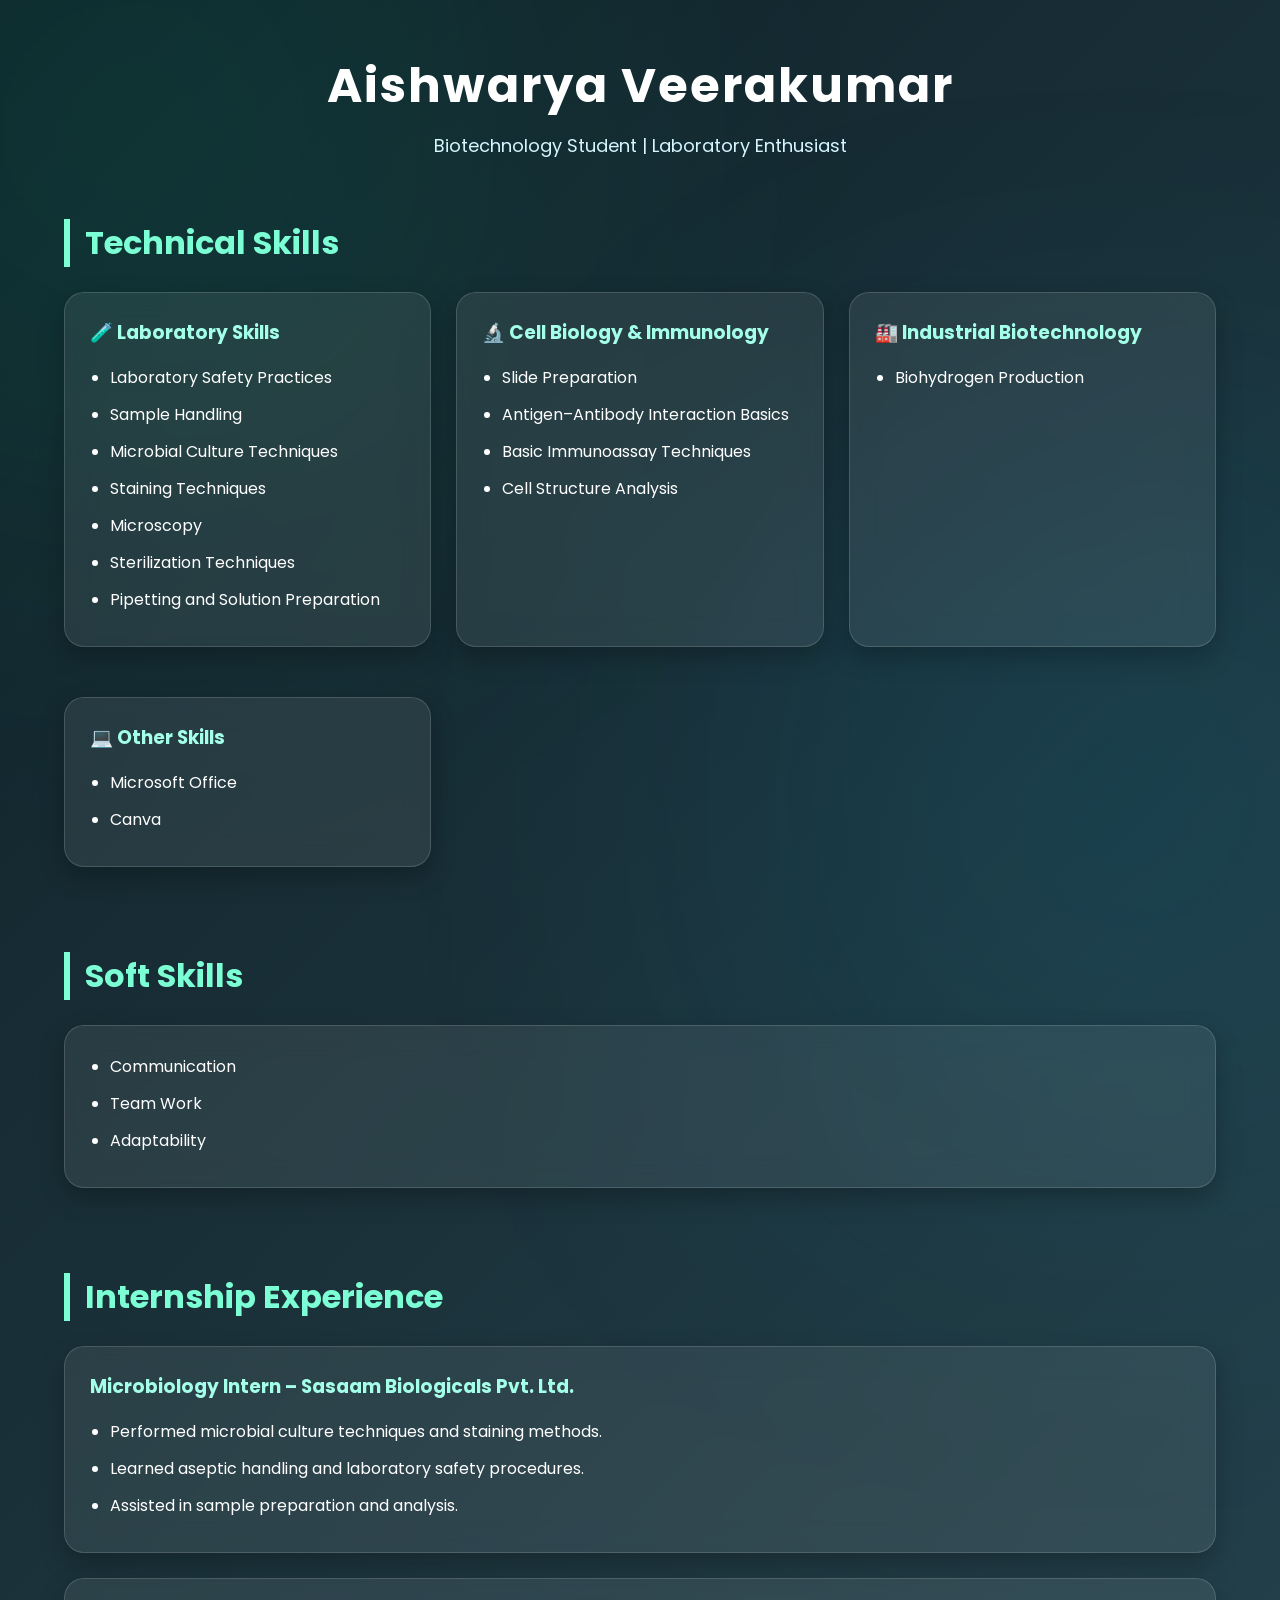
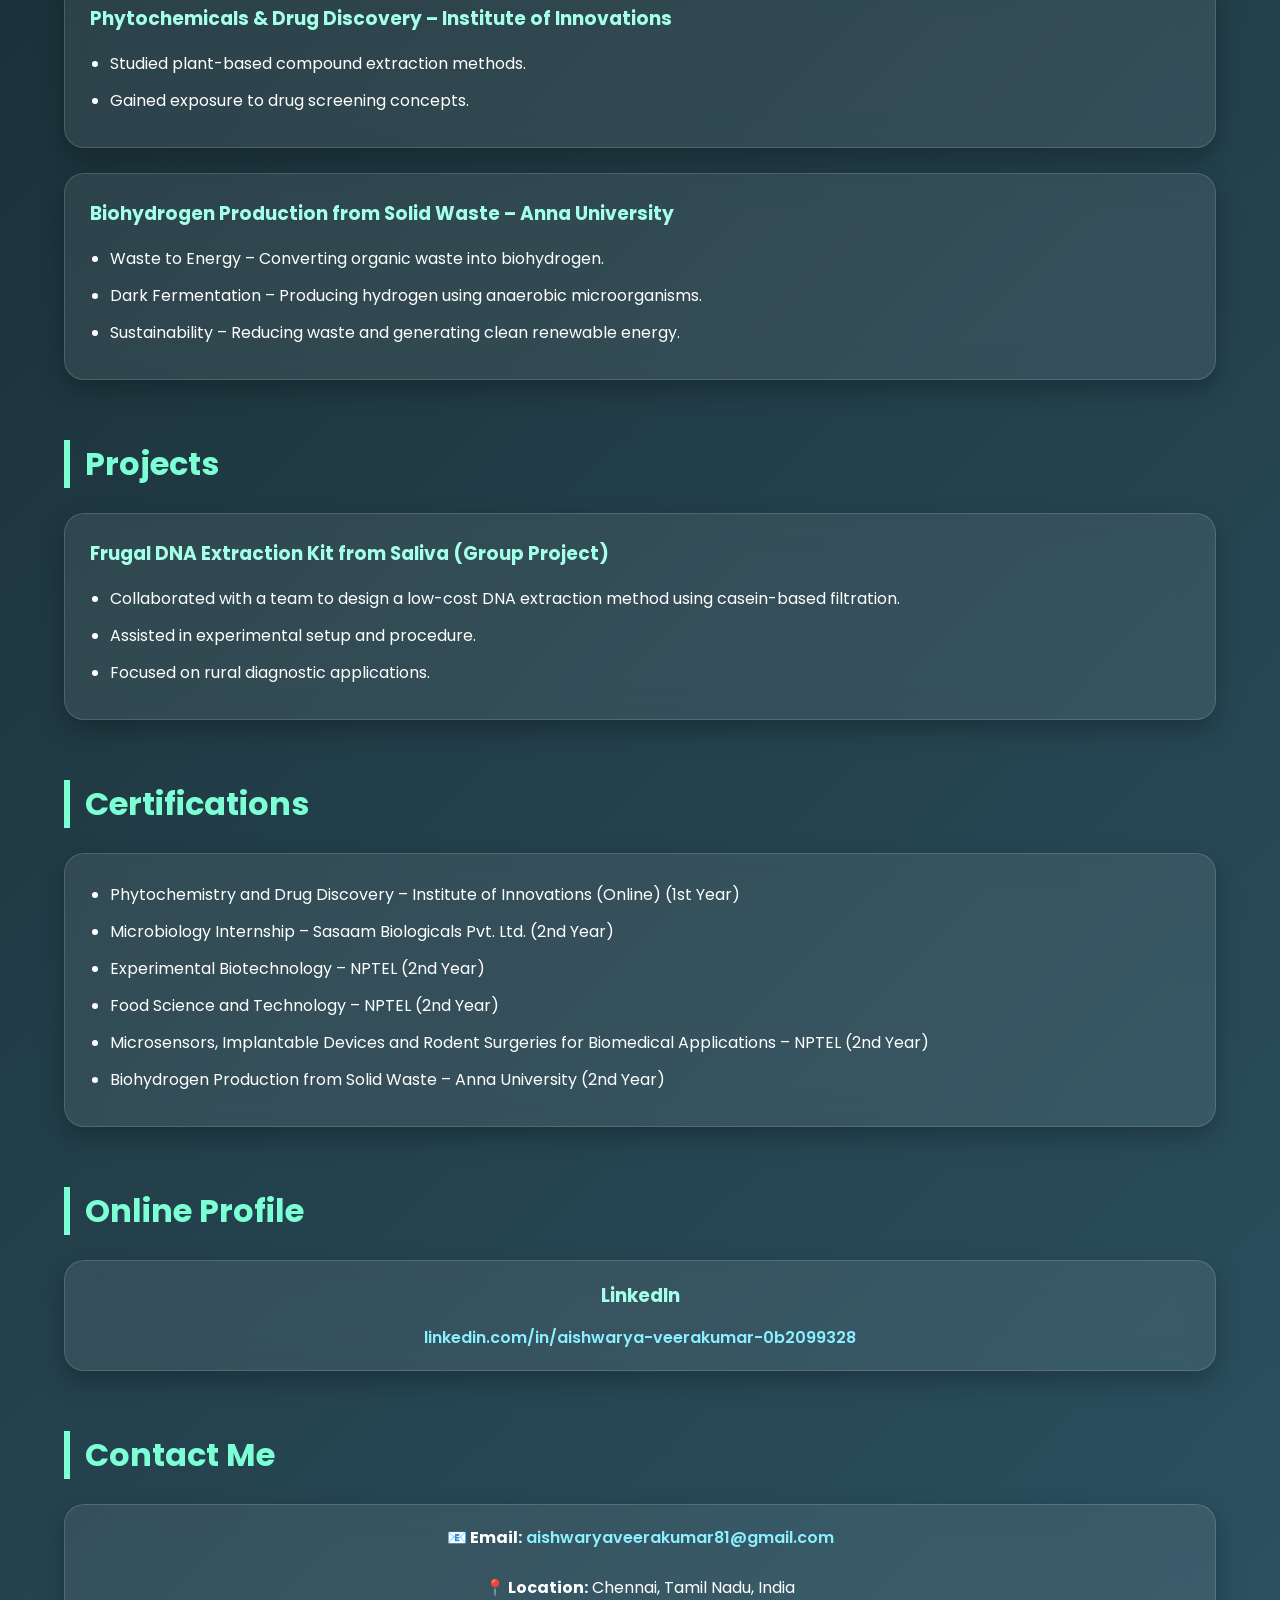
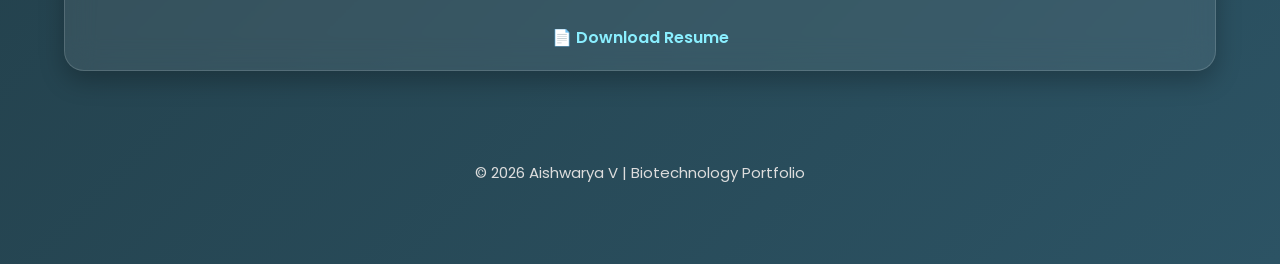
==== MY PORTFOLIO.html @ a841d2d4 "Add files via upload" ====
<!DOCTYPE html>
<html lang="en">
<head>
<meta charset="UTF-8">
<meta name="viewport" content="width=device-width, initial-scale=1.0">
<title>Aishwarya | Portfolio</title>

<link href="https://fonts.googleapis.com/css2?family=Poppins:wght@300;400;500;600;700&display=swap" rel="stylesheet">

<style>

*{
margin:0;
padding:0;
box-sizing:border-box;
font-family:'Poppins',sans-serif;
scroll-behavior:smooth;
}

body{
background:linear-gradient(135deg,#0f2027,#203a43,#2c5364);
color:white;
overflow-x:hidden;
}

/* Background Animation */

body::before{
content:"";
position:fixed;
width:500px;
height:500px;
background:#00ffb3;
filter:blur(220px);
opacity:.18;
top:-120px;
left:-120px;
z-index:-1;
}

body::after{
content:"";
position:fixed;
width:500px;
height:500px;
background:#00c3ff;
filter:blur(220px);
opacity:.18;
bottom:-150px;
right:-100px;
z-index:-1;
}

.container{
width:90%;
max-width:1200px;
margin:auto;
padding:50px 0;
}

h1{
text-align:center;
font-size:48px;
margin-bottom:10px;
letter-spacing:2px;
}

.subtitle{
text-align:center;
color:#d6f5ff;
margin-bottom:60px;
font-size:18px;
}

.section{
margin-bottom:60px;
}

.section-title{
font-size:32px;
margin-bottom:25px;
color:#7CFFD4;
border-left:6px solid #7CFFD4;
padding-left:15px;
}

.card{
background:rgba(255,255,255,0.08);
backdrop-filter:blur(15px);
border:1px solid rgba(255,255,255,.15);
padding:25px;
border-radius:20px;
margin-bottom:25px;
transition:.4s;
box-shadow:0 10px 25px rgba(0,0,0,.25);
}

.card:hover{
transform:translateY(-8px);
box-shadow:0 20px 40px rgba(0,255,179,.3);
}

.card h3{
color:#A4FFE8;
margin-bottom:15px;
}

ul{
padding-left:20px;
line-height:2;
}

li{
margin-bottom:5px;
}

.grid{
display:grid;
grid-template-columns:repeat(auto-fit,minmax(300px,1fr));
gap:25px;
}

.profile{
text-align:center;
padding:20px;
}

.profile a{
color:#8AEFFF;
text-decoration:none;
font-weight:600;
}

.profile a:hover{
color:#7CFFD4;
}

.language-box{
display:flex;
gap:15px;
flex-wrap:wrap;
}

.language{
background:#00b894;
padding:10px 20px;
border-radius:30px;
font-weight:600;
}

footer{
text-align:center;
padding:30px;
color:#ddd;
font-size:15px;
}

@media(max-width:768px){

h1{
font-size:34px;
}

.section-title{
font-size:26px;
}

}

</style>

</head>
<body>

<div class="container">

<h1>Aishwarya Veerakumar </h1>

<p class="subtitle">
Biotechnology Student | Laboratory Enthusiast 
</p>


<!-- TECHNICAL SKILLS -->

<section class="section">

<h2 class="section-title">Technical Skills</h2>

<div class="grid">

<div class="card">
<h3>🧪 Laboratory Skills</h3>

<ul>
<li>Laboratory Safety Practices</li>
<li>Sample Handling</li>
<li>Microbial Culture Techniques</li>
<li>Staining Techniques</li>
<li>Microscopy</li>
<li>Sterilization Techniques</li>
<li>Pipetting and Solution Preparation</li>
</ul>

</div>

<div class="card">
<h3>🔬 Cell Biology & Immunology</h3>

<ul>
<li>Slide Preparation</li>
<li>Antigen–Antibody Interaction Basics</li>
<li>Basic Immunoassay Techniques</li>
<li>Cell Structure Analysis</li>
</ul>

</div>

<div class="card">
<h3>🏭 Industrial Biotechnology</h3>

<ul>
<li>Biohydrogen Production</li>
</ul>

</div>

<div class="card">
<h3>💻 Other Skills</h3>

<ul>
<li>Microsoft Office</li>
<li>Canva</li>
</ul>

</div>

</div>

</section>


<!-- SOFT SKILLS -->

<section class="section">

<h2 class="section-title">Soft Skills</h2>

<div class="grid">

<div class="card">
<ul>
<li>Communication</li>
<li>Team Work</li>
<li>Adaptability</li>
</ul>
</div>

</div>

</section>


<!-- INTERNSHIP -->

<section class="section">

<h2 class="section-title">Internship Experience</h2>

<div class="card">

<h3>Microbiology Intern – Sasaam Biologicals Pvt. Ltd.</h3>

<ul>
<li>Performed microbial culture techniques and staining methods.</li>
<li>Learned aseptic handling and laboratory safety procedures.</li>
<li>Assisted in sample preparation and analysis.</li>
</ul>

</div>

<div class="card">

<h3>Phytochemicals & Drug Discovery – Institute of Innovations</h3>

<ul>
<li>Studied plant-based compound extraction methods.</li>
<li>Gained exposure to drug screening concepts.</li>
</ul>

</div>

<div class="card">

<h3>Biohydrogen Production from Solid Waste – Anna University</h3>

<ul>
<li>Waste to Energy – Converting organic waste into biohydrogen.</li>
<li>Dark Fermentation – Producing hydrogen using anaerobic microorganisms.</li>
<li>Sustainability – Reducing waste and generating clean renewable energy.</li>
</ul>

</div>

</section>


<!-- PROJECT -->

<section class="section">

<h2 class="section-title">Projects</h2>

<div class="card">

<h3>Frugal DNA Extraction Kit from Saliva (Group Project)</h3>

<ul>

<li>Collaborated with a team to design a low-cost DNA extraction method using casein-based filtration.</li>

<li>Assisted in experimental setup and procedure.</li>

<li>Focused on rural diagnostic applications.</li>

</ul>

</div>

</section>


<!-- CERTIFICATIONS -->

<section class="section">

<h2 class="section-title">Certifications</h2>

<div class="card">

<ul>

<li>Phytochemistry and Drug Discovery – Institute of Innovations (Online) (1st Year)</li>

<li>Microbiology Internship – Sasaam Biologicals Pvt. Ltd. (2nd Year)</li>

<li>Experimental Biotechnology – NPTEL (2nd Year)</li>

<li>Food Science and Technology – NPTEL (2nd Year)</li>

<li>Microsensors, Implantable Devices and Rodent Surgeries for Biomedical Applications – NPTEL (2nd Year)</li>

<li>Biohydrogen Production from Solid Waste – Anna University (2nd Year)</li>

</ul>

</div>

</section>


<!-- ONLINE PROFILE -->

<section class="section">

<h2 class="section-title">Online Profile</h2>

<div class="card profile">

<h3>LinkedIn</h3>

<p>

<a href="https://www.linkedin.com/in/aishwarya-veerakumar-0b2099328" target="_blank">

linkedin.com/in/aishwarya-veerakumar-0b2099328

</a>

</p>

</div>

</section>

<section class="section" id="contact">

<h2 class="section-title">Contact Me</h2>

<div class="card profile">

<p>
<strong>📧 Email:</strong>
<a href="mailto:aishwaryaveerakumar81@gmail.com">
aishwaryaveerakumar81@gmail.com
</a>
</p>

<br>

<strong>📍 Location:</strong>
Chennai, Tamil Nadu, India
</p>

<br>

<a href="https://drive.google.com/file/d/1mBLcXV1zHlU-G83pUK2mnxK0SAXFLs60/view?usp=drivesdk" download class="resume-btn">
📄 Download Resume
</a>


</div>

</section>


<footer>

© 2026 Aishwarya V | Biotechnology Portfolio

</footer>

</div>

</body>
</html>
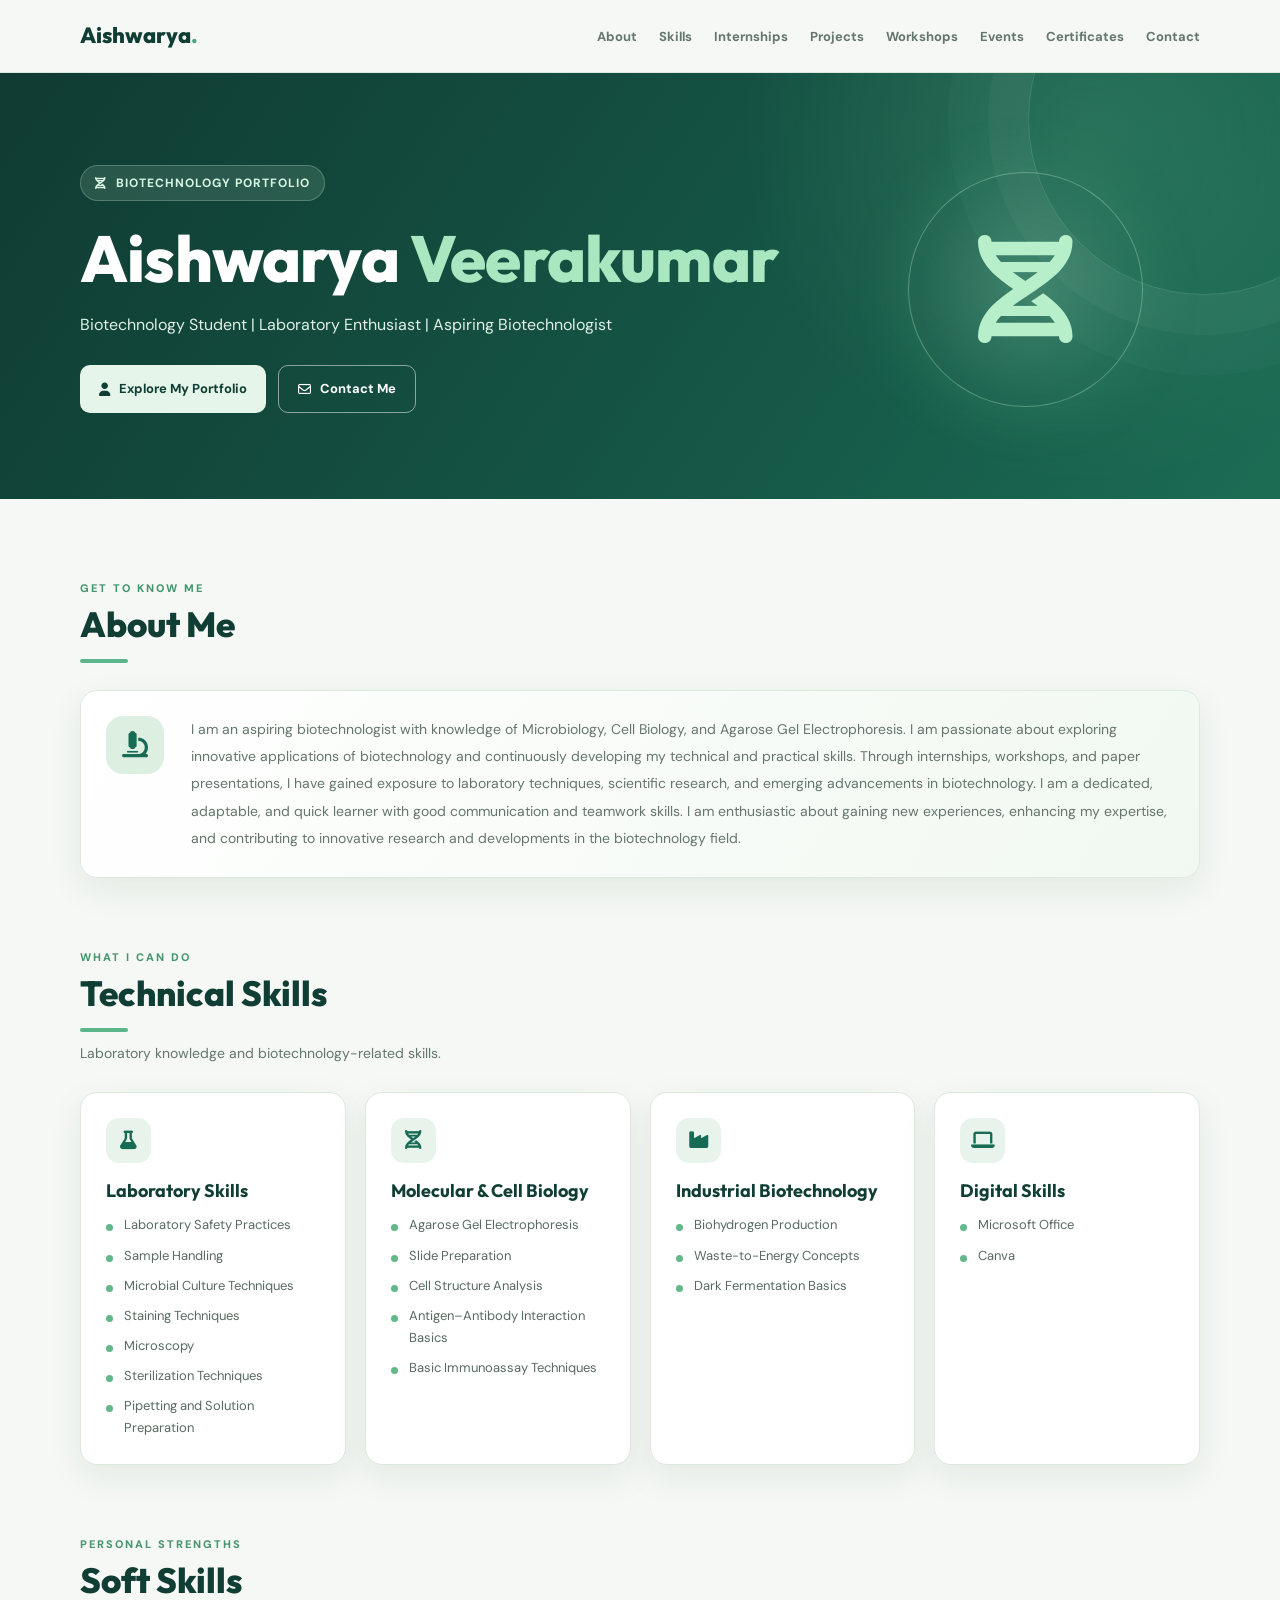
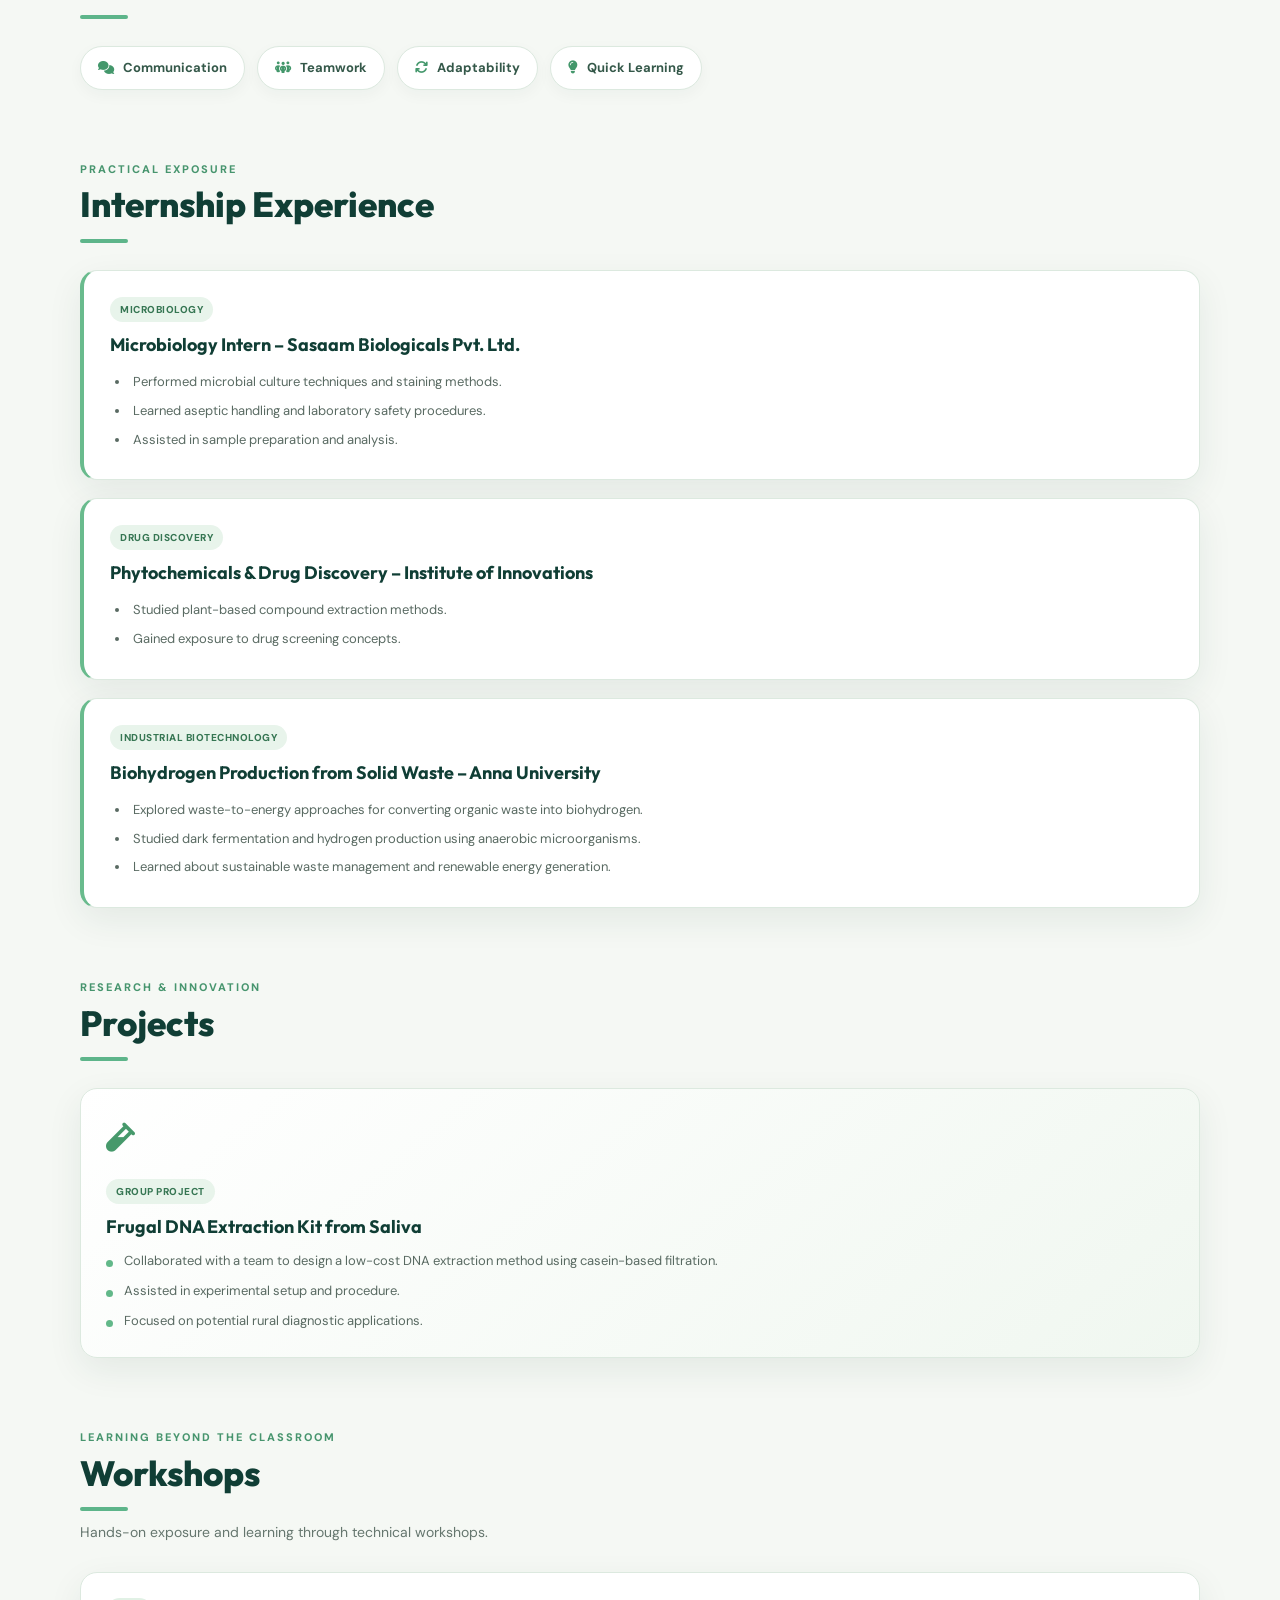
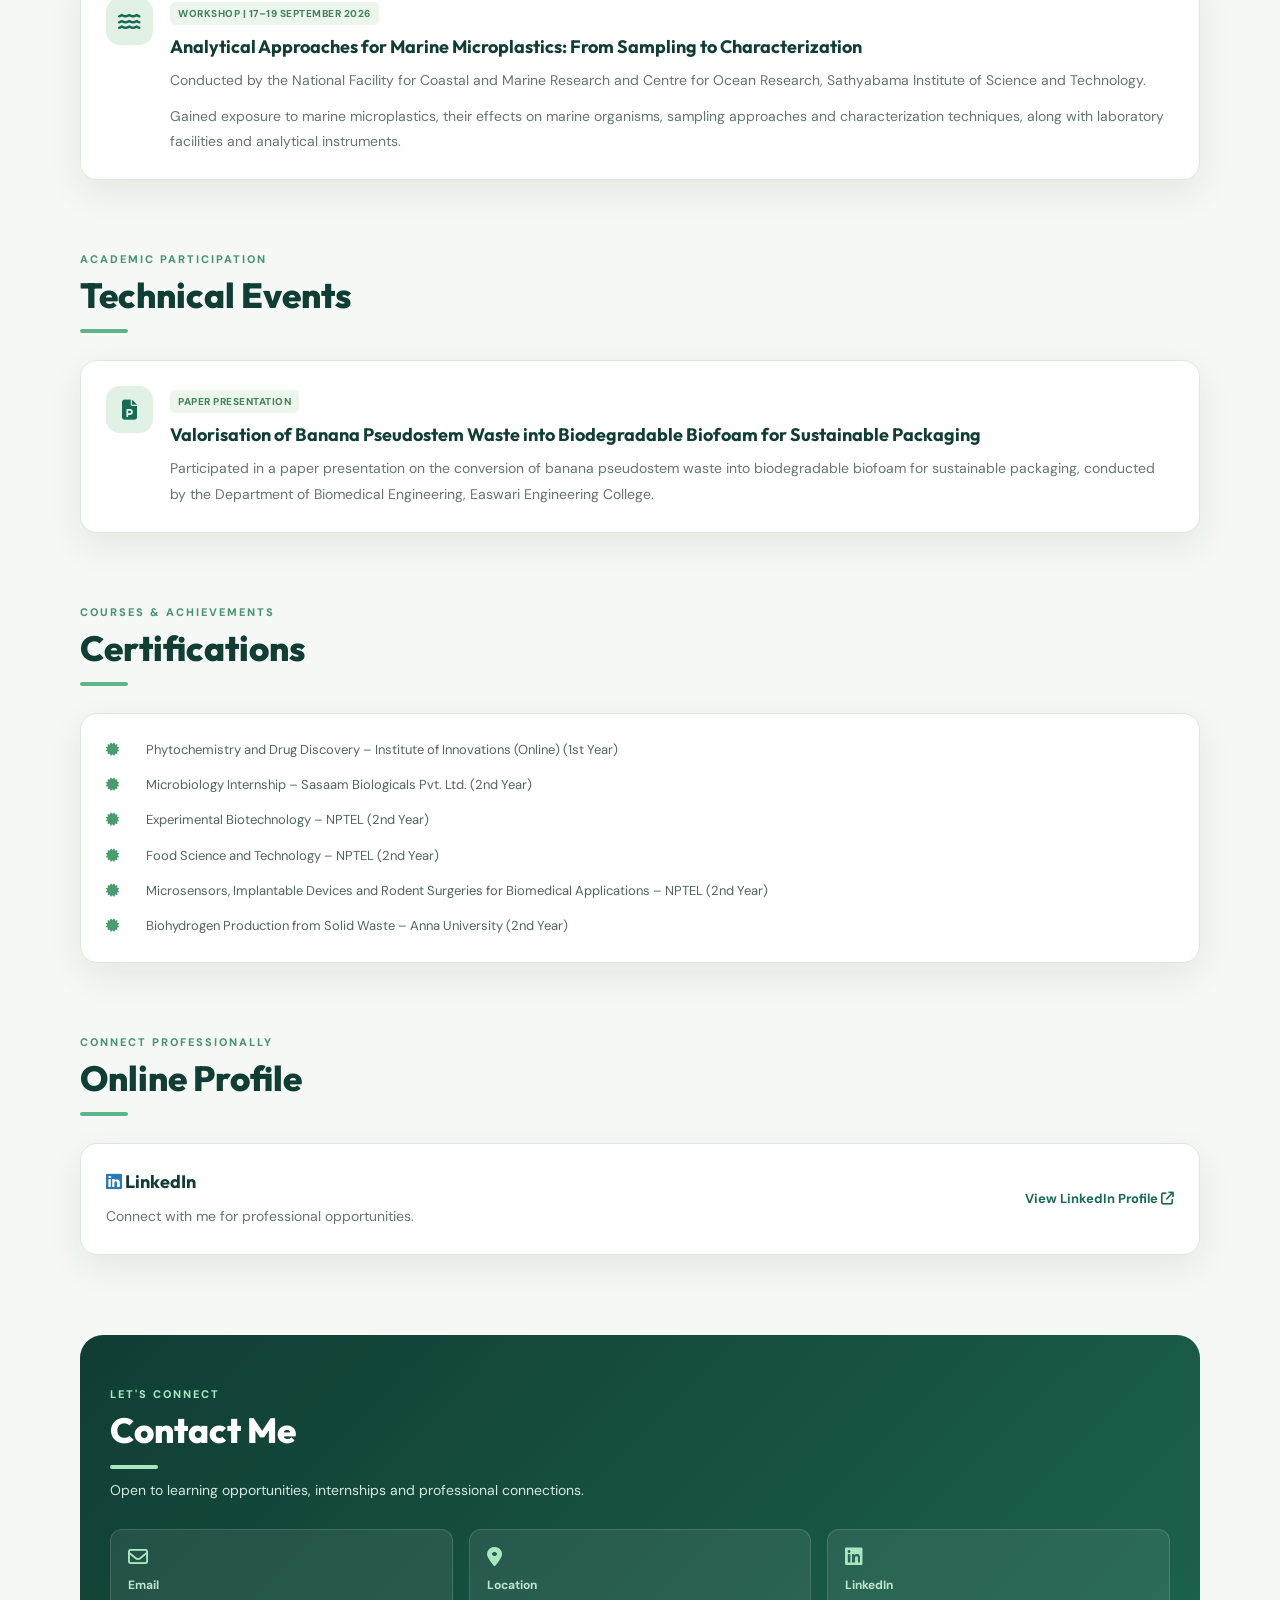
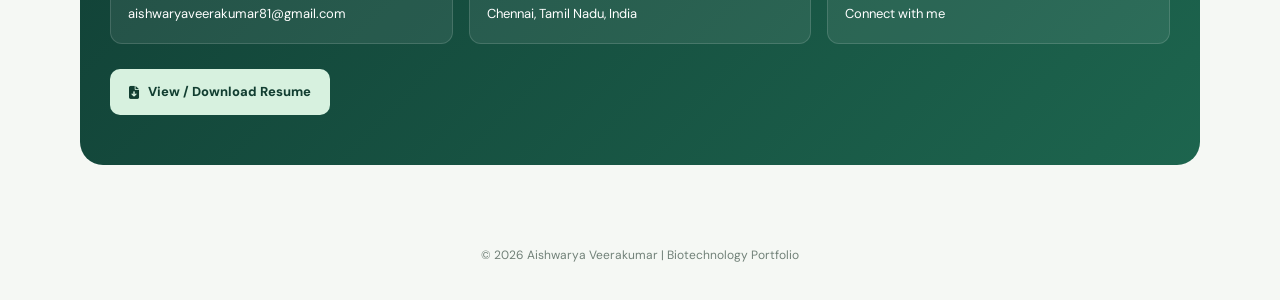
==== commit b08726da: "Update MY PORTFOLIO.html" ====
--- a/MY PORTFOLIO.html
+++ b/MY PORTFOLIO.html
@@ -1,426 +1,1166 @@
+
 <!DOCTYPE html>
 <html lang="en">
 <head>
 <meta charset="UTF-8">
 <meta name="viewport" content="width=device-width, initial-scale=1.0">
-<title>Aishwarya | Portfolio</title>
-
-<link href="https://fonts.googleapis.com/css2?family=Poppins:wght@300;400;500;600;700&display=swap" rel="stylesheet">
+<meta name="theme-color" content="#102e2b">
+<meta name="description" content="Aishwarya Veerakumar | Biotechnology Student Portfolio">
+<title>Aishwarya Veerakumar | Biotechnology Portfolio</title>
+
+<link rel="preconnect" href="https://fonts.googleapis.com">
+<link rel="preconnect" href="https://fonts.gstatic.com" crossorigin>
+<link href="https://fonts.googleapis.com/css2?family=DM+Sans:wght@400;500;600;700&family=Outfit:wght@400;500;600;700;800&display=swap" rel="stylesheet">
+<link rel="stylesheet" href="https://cdnjs.cloudflare.com/ajax/libs/font-awesome/6.5.2/css/all.min.css">
 
 <style>
-
-*{
-margin:0;
-padding:0;
-box-sizing:border-box;
-font-family:'Poppins',sans-serif;
-scroll-behavior:smooth;
-}
-
-body{
-background:linear-gradient(135deg,#0f2027,#203a43,#2c5364);
-color:white;
-overflow-x:hidden;
-}
-
-/* Background Animation */
-
-body::before{
-content:"";
-position:fixed;
-width:500px;
-height:500px;
-background:#00ffb3;
-filter:blur(220px);
-opacity:.18;
-top:-120px;
-left:-120px;
-z-index:-1;
-}
-
-body::after{
-content:"";
-position:fixed;
-width:500px;
-height:500px;
-background:#00c3ff;
-filter:blur(220px);
-opacity:.18;
-bottom:-150px;
-right:-100px;
-z-index:-1;
-}
-
-.container{
-width:90%;
-max-width:1200px;
-margin:auto;
-padding:50px 0;
-}
-
-h1{
-text-align:center;
-font-size:48px;
-margin-bottom:10px;
-letter-spacing:2px;
-}
-
-.subtitle{
-text-align:center;
-color:#d6f5ff;
-margin-bottom:60px;
-font-size:18px;
-}
-
-.section{
-margin-bottom:60px;
-}
-
-.section-title{
-font-size:32px;
-margin-bottom:25px;
-color:#7CFFD4;
-border-left:6px solid #7CFFD4;
-padding-left:15px;
-}
-
-.card{
-background:rgba(255,255,255,0.08);
-backdrop-filter:blur(15px);
-border:1px solid rgba(255,255,255,.15);
-padding:25px;
-border-radius:20px;
-margin-bottom:25px;
-transition:.4s;
-box-shadow:0 10px 25px rgba(0,0,0,.25);
-}
-
-.card:hover{
-transform:translateY(-8px);
-box-shadow:0 20px 40px rgba(0,255,179,.3);
-}
-
-.card h3{
-color:#A4FFE8;
-margin-bottom:15px;
-}
-
-ul{
-padding-left:20px;
-line-height:2;
-}
-
-li{
-margin-bottom:5px;
-}
-
-.grid{
-display:grid;
-grid-template-columns:repeat(auto-fit,minmax(300px,1fr));
-gap:25px;
-}
-
-.profile{
-text-align:center;
-padding:20px;
-}
-
-.profile a{
-color:#8AEFFF;
-text-decoration:none;
-font-weight:600;
-}
-
-.profile a:hover{
-color:#7CFFD4;
-}
-
-.language-box{
-display:flex;
-gap:15px;
-flex-wrap:wrap;
-}
-
-.language{
-background:#00b894;
-padding:10px 20px;
-border-radius:30px;
-font-weight:600;
-}
-
-footer{
-text-align:center;
-padding:30px;
-color:#ddd;
-font-size:15px;
-}
-
-@media(max-width:768px){
-
-h1{
-font-size:34px;
-}
-
-.section-title{
-font-size:26px;
-}
-
-}
-
+:root {
+  --bg: #f5f8f4;
+  --surface: #ffffff;
+  --green: #176b55;
+  --green-dark: #103e35;
+  --mint: #cce9d9;
+  --mint-light: #e8f4eb;
+  --text: #1b302b;
+  --muted: #65766e;
+  --border: #dce9df;
+  --shadow: 0 12px 35px rgba(23, 68, 52, .08);
+}
+
+* {
+  margin: 0;
+  padding: 0;
+  box-sizing: border-box;
+  scroll-behavior: smooth;
+}
+
+body {
+  font-family: 'DM Sans', sans-serif;
+  background: var(--bg);
+  color: var(--text);
+  line-height: 1.7;
+  overflow-x: hidden;
+}
+
+a {
+  color: inherit;
+  text-decoration: none;
+}
+
+button {
+  font: inherit;
+}
+
+.container {
+  width: min(1120px, 90%);
+  margin: auto;
+}
+
+/* NAVIGATION */
+
+header {
+  position: sticky;
+  top: 0;
+  z-index: 100;
+  background: rgba(245, 248, 244, .94);
+  backdrop-filter: blur(16px);
+  border-bottom: 1px solid var(--border);
+}
+
+.navbar {
+  min-height: 72px;
+  display: flex;
+  align-items: center;
+  justify-content: space-between;
+  gap: 20px;
+}
+
+.logo {
+  font-family: 'Outfit', sans-serif;
+  font-size: 22px;
+  font-weight: 800;
+  color: var(--green-dark);
+  white-space: nowrap;
+}
+
+.logo span {
+  color: #48a77b;
+}
+
+.nav-links {
+  display: flex;
+  align-items: center;
+  flex-wrap: wrap;
+  gap: 22px;
+  list-style: none;
+}
+
+.nav-links a {
+  color: var(--muted);
+  font-size: 13px;
+  font-weight: 700;
+  transition: .25s;
+}
+
+.nav-links a:hover {
+  color: var(--green);
+}
+
+.menu-btn {
+  display: none;
+  border: 0;
+  background: var(--mint-light);
+  color: var(--green-dark);
+  border-radius: 10px;
+  padding: 10px 13px;
+  cursor: pointer;
+}
+
+/* HERO */
+
+.hero {
+  position: relative;
+  overflow: hidden;
+  background:
+    radial-gradient(circle at 85% 15%, rgba(117, 205, 160, .2), transparent 30%),
+    linear-gradient(125deg, #103b32, #165b49 70%, #1c6c54);
+  color: white;
+  padding: 92px 0 86px;
+}
+
+.hero::before {
+  content: "";
+  position: absolute;
+  width: 350px;
+  height: 350px;
+  border: 1px solid rgba(208, 244, 220, .16);
+  border-radius: 50%;
+  right: -100px;
+  top: -130px;
+  box-shadow: 0 0 0 40px rgba(208,244,220,.035),
+              0 0 0 80px rgba(208,244,220,.025);
+}
+
+.hero-inner {
+  position: relative;
+  display: grid;
+  grid-template-columns: 1.35fr .65fr;
+  align-items: center;
+  gap: 45px;
+}
+
+.eyebrow {
+  display: inline-flex;
+  align-items: center;
+  gap: 9px;
+  background: rgba(222, 250, 231, .12);
+  border: 1px solid rgba(222, 250, 231, .23);
+  padding: 7px 14px;
+  border-radius: 50px;
+  font-size: 12px;
+  font-weight: 700;
+  letter-spacing: 1px;
+  text-transform: uppercase;
+  color: #d8f5e4;
+  margin-bottom: 22px;
+}
+
+.hero h1 {
+  font-family: 'Outfit', sans-serif;
+  font-size: clamp(38px, 6vw, 65px);
+  line-height: 1.1;
+  font-weight: 800;
+  letter-spacing: -.8px;
+  margin-bottom: 16px;
+}
+
+.hero h1 span {
+  color: #a9e7c1;
+}
+
+.hero-description {
+  color: #e0f0e7;
+  font-size: 16px;
+  max-width: 590px;
+  margin-bottom: 27px;
+}
+
+.hero-buttons {
+  display: flex;
+  flex-wrap: wrap;
+  gap: 12px;
+}
+
+.btn {
+  display: inline-flex;
+  justify-content: center;
+  align-items: center;
+  gap: 9px;
+  border-radius: 10px;
+  padding: 12px 19px;
+  font-weight: 700;
+  font-size: 13px;
+  transition: .25s;
+  cursor: pointer;
+}
+
+.btn-light {
+  background: #e6f5e9;
+  color: var(--green-dark);
+}
+
+.btn-light:hover {
+  background: white;
+  transform: translateY(-3px);
+}
+
+.btn-outline {
+  border: 1px solid rgba(255,255,255,.5);
+  color: white;
+}
+
+.btn-outline:hover {
+  background: rgba(255,255,255,.12);
+  transform: translateY(-3px);
+}
+
+.hero-art {
+  display: flex;
+  justify-content: center;
+  align-items: center;
+}
+
+.dna-card {
+  width: 235px;
+  height: 235px;
+  border-radius: 50%;
+  border: 1px solid rgba(215, 255, 225, .3);
+  background: radial-gradient(circle, rgba(196, 245, 213, .19), rgba(196,245,213,.03) 65%);
+  display: flex;
+  justify-content: center;
+  align-items: center;
+  color: #b8efcb;
+  font-size: 108px;
+  box-shadow: 0 0 65px rgba(143, 235, 174, .13);
+  animation: float 5s ease-in-out infinite;
+}
+
+@keyframes float {
+  0%, 100% { transform: translateY(0); }
+  50% { transform: translateY(-12px); }
+}
+
+/* GENERAL SECTIONS */
+
+main {
+  padding: 25px 0 55px;
+}
+
+.section {
+  padding: 55px 0 15px;
+  scroll-margin-top: 85px;
+}
+
+.section-heading {
+  margin-bottom: 27px;
+}
+
+.section-kicker {
+  color: #47956e;
+  font-size: 11px;
+  font-weight: 800;
+  letter-spacing: 2px;
+  text-transform: uppercase;
+  margin-bottom: 5px;
+}
+
+.section-title {
+  font-family: 'Outfit', sans-serif;
+  color: var(--green-dark);
+  font-size: clamp(27px, 4vw, 35px);
+  line-height: 1.25;
+  font-weight: 800;
+}
+
+.section-title::after {
+  content: "";
+  display: block;
+  width: 48px;
+  height: 4px;
+  border-radius: 10px;
+  background: #5db58a;
+  margin-top: 12px;
+}
+
+.section-subtitle {
+  color: var(--muted);
+  font-size: 14px;
+  margin-top: 10px;
+}
+
+/* CARDS */
+
+.card {
+  background: var(--surface);
+  border: 1px solid var(--border);
+  border-radius: 17px;
+  padding: 25px;
+  box-shadow: var(--shadow);
+  transition: transform .3s, box-shadow .3s, border-color .3s;
+}
+
+.card:hover {
+  transform: translateY(-5px);
+  border-color: #a9d6b9;
+  box-shadow: 0 18px 40px rgba(23,68,52,.12);
+}
+
+.card h3 {
+  font-family: 'Outfit', sans-serif;
+  font-size: 18px;
+  line-height: 1.45;
+  color: var(--green-dark);
+  margin-bottom: 10px;
+}
+
+.card p {
+  color: var(--muted);
+  font-size: 14px;
+}
+
+.grid {
+  display: grid;
+  grid-template-columns: repeat(auto-fit, minmax(245px, 1fr));
+  gap: 19px;
+}
+
+/* ABOUT */
+
+.about-card {
+  display: grid;
+  grid-template-columns: 65px 1fr;
+  gap: 20px;
+  align-items: start;
+  background: linear-gradient(120deg, #ffffff, #f1f8f1);
+}
+
+.about-icon {
+  width: 58px;
+  height: 58px;
+  display: grid;
+  place-items: center;
+  border-radius: 17px;
+  background: #dcefe1;
+  color: var(--green);
+  font-size: 26px;
+}
+
+.about-text {
+  color: #53665e;
+  font-size: 15px;
+  line-height: 1.95;
+}
+
+/* SKILLS */
+
+.skill-card {
+  position: relative;
+  overflow: hidden;
+}
+
+.skill-icon {
+  width: 45px;
+  height: 45px;
+  display: grid;
+  place-items: center;
+  border-radius: 13px;
+  background: var(--mint-light);
+  color: var(--green);
+  font-size: 19px;
+  margin-bottom: 15px;
+}
+
+.skill-list {
+  list-style: none;
+  display: grid;
+  gap: 8px;
+  margin-top: 10px;
+}
+
+.skill-list li {
+  position: relative;
+  padding-left: 18px;
+  font-size: 13px;
+  color: #596a62;
+}
+
+.skill-list li::before {
+  content: "";
+  position: absolute;
+  left: 0;
+  top: 10px;
+  width: 7px;
+  height: 7px;
+  border-radius: 50%;
+  background: #62b889;
+}
+
+/* SOFT SKILLS */
+
+.soft-skills {
+  display: flex;
+  flex-wrap: wrap;
+  gap: 12px;
+}
+
+.skill-pill {
+  display: inline-flex;
+  align-items: center;
+  gap: 9px;
+  background: white;
+  border: 1px solid var(--border);
+  color: #345849;
+  border-radius: 50px;
+  padding: 10px 17px;
+  font-size: 13px;
+  font-weight: 700;
+  box-shadow: 0 5px 15px rgba(20,60,40,.04);
+}
+
+.skill-pill i {
+  color: #43976b;
+}
+
+/* EXPERIENCE AND PROJECTS */
+
+.timeline {
+  display: grid;
+  gap: 18px;
+}
+
+.timeline-card {
+  border-left: 4px solid #69bb8d;
+  padding: 23px 26px;
+}
+
+.timeline-card ul {
+  padding-left: 20px;
+  margin-top: 12px;
+  color: #596a62;
+  font-size: 13px;
+  line-height: 1.9;
+}
+
+.timeline-card li {
+  padding-left: 3px;
+  margin-bottom: 4px;
+}
+
+.tag {
+  display: inline-block;
+  margin-bottom: 10px;
+  padding: 4px 10px;
+  border-radius: 30px;
+  background: var(--mint-light);
+  color: #367653;
+  font-size: 10px;
+  font-weight: 800;
+  letter-spacing: .5px;
+  text-transform: uppercase;
+}
+
+.project-card {
+  background: linear-gradient(140deg, #fff, #f0f7f0);
+}
+
+.project-icon {
+  font-size: 29px;
+  color: #46996b;
+  margin-bottom: 12px;
+}
+
+/* WORKSHOPS AND EVENTS */
+
+.activity-card {
+  display: flex;
+  gap: 17px;
+  align-items: flex-start;
+}
+
+.activity-icon {
+  flex: 0 0 47px;
+  height: 47px;
+  border-radius: 14px;
+  display: grid;
+  place-items: center;
+  background: #e1f1e5;
+  color: var(--green);
+  font-size: 20px;
+}
+
+.activity-card h3 {
+  margin-bottom: 8px;
+}
+
+.activity-card p {
+  line-height: 1.8;
+}
+
+.activity-label {
+  display: inline-block;
+  color: #42835f;
+  background: #edf6ed;
+  border-radius: 5px;
+  padding: 3px 8px;
+  font-size: 10px;
+  font-weight: 800;
+  margin-bottom: 9px;
+  text-transform: uppercase;
+  letter-spacing: .5px;
+}
+
+/* CERTIFICATIONS */
+
+.cert-list {
+  list-style: none;
+  display: grid;
+  gap: 13px;
+}
+
+.cert-list li {
+  display: grid;
+  grid-template-columns: 30px 1fr;
+  align-items: start;
+  gap: 10px;
+  color: #53665e;
+  font-size: 13px;
+  line-height: 1.7;
+}
+
+.cert-list i {
+  color: #4a9b6f;
+  margin-top: 4px;
+}
+
+/* ONLINE PROFILE */
+
+.profile-card {
+  display: flex;
+  flex-wrap: wrap;
+  align-items: center;
+  justify-content: space-between;
+  gap: 15px;
+}
+
+.profile-link {
+  color: var(--green);
+  font-weight: 700;
+  font-size: 13px;
+  overflow-wrap: anywhere;
+}
+
+.profile-link:hover {
+  text-decoration: underline;
+}
+
+/* CONTACT */
+
+.contact-section {
+  background: linear-gradient(135deg, #103d34, #1d654e);
+  color: white;
+  padding: 50px 30px;
+  border-radius: 23px;
+  margin-top: 65px;
+}
+
+.contact-section .section-title {
+  color: white;
+}
+
+.contact-section .section-kicker {
+  color: #a9e7c1;
+}
+
+.contact-section .section-title::after {
+  background: #a9e7c1;
+}
+
+.contact-section .section-subtitle {
+  color: #d3e9dd;
+}
+
+.contact-grid {
+  display: grid;
+  grid-template-columns: repeat(auto-fit, minmax(210px, 1fr));
+  gap: 16px;
+  margin-top: 26px;
+}
+
+.contact-item {
+  background: rgba(255,255,255,.08);
+  border: 1px solid rgba(255,255,255,.14);
+  border-radius: 12px;
+  padding: 17px;
+}
+
+.contact-item i {
+  display: block;
+  font-size: 20px;
+  color: #a9e7c1;
+  margin-bottom: 8px;
+}
+
+.contact-item strong {
+  display: block;
+  font-size: 12px;
+  color: #bfe5ce;
+  margin-bottom: 3px;
+}
+
+.contact-item a, .contact-item span {
+  color: white;
+  font-size: 13px;
+  overflow-wrap: anywhere;
+}
+
+.resume-area {
+  margin-top: 25px;
+}
+
+.resume-btn {
+  display: inline-flex;
+  align-items: center;
+  gap: 9px;
+  background: #d7f1df;
+  color: #123e31;
+  padding: 12px 19px;
+  border-radius: 10px;
+  font-weight: 800;
+  font-size: 13px;
+  transition: .25s;
+}
+
+.resume-btn:hover {
+  background: white;
+  transform: translateY(-3px);
+}
+
+footer {
+  text-align: center;
+  color: #718178;
+  padding: 25px 10px 35px;
+  font-size: 12px;
+}
+
+/* RESPONSIVE */
+
+@media(max-width: 850px) {
+  .nav-links {
+    gap: 12px;
+  }
+
+  .nav-links a {
+    font-size: 11px;
+  }
+
+  .hero-inner {
+    grid-template-columns: 1fr;
+  }
+
+  .hero-art {
+    display: none;
+  }
+}
+
+@media(max-width: 650px) {
+  .navbar {
+    min-height: 65px;
+    flex-wrap: wrap;
+    padding: 10px 0;
+  }
+
+  .menu-btn {
+    display: block;
+  }
+
+  .nav-links {
+    display: none;
+    width: 100%;
+    flex-direction: column;
+    align-items: flex-start;
+    gap: 0;
+    padding: 8px 0;
+  }
+
+  .nav-links.open {
+    display: flex;
+  }
+
+  .nav-links li {
+    width: 100%;
+  }
+
+  .nav-links a {
+    display: block;
+    padding: 9px 4px;
+    font-size: 13px;
+  }
+
+  .hero {
+    padding: 65px 0;
+  }
+
+  .hero h1 {
+    font-size: 42px;
+  }
+
+  .hero-description {
+    font-size: 14px;
+  }
+
+  .section {
+    padding-top: 40px;
+  }
+
+  .card {
+    padding: 20px;
+  }
+
+  .about-card {
+    grid-template-columns: 1fr;
+  }
+
+  .contact-section {
+    padding: 32px 20px;
+  }
+
+  .grid {
+    grid-template-columns: 1fr;
+  }
+}
+
+@media(prefers-reduced-motion: reduce) {
+  *, *::before, *::after {
+    scroll-behavior: auto !important;
+    animation: none !important;
+    transition: none !important;
+  }
+}
 </style>
-
 </head>
+
 <body>
 
-<div class="container">
-
-<h1>Aishwarya Veerakumar </h1>
-
-<p class="subtitle">
-Biotechnology Student | Laboratory Enthusiast 
-</p>
-
+<header>
+  <div class="container navbar">
+    <a class="logo" href="#home">Aishwarya<span>.</span></a>
+
+    <button class="menu-btn" id="menuBtn" aria-label="Toggle navigation" aria-expanded="false">
+      <i class="fa-solid fa-bars"></i>
+    </button>
+
+    <ul class="nav-links" id="navLinks">
+      <li><a href="#about">About</a></li>
+      <li><a href="#skills">Skills</a></li>
+      <li><a href="#internships">Internships</a></li>
+      <li><a href="#projects">Projects</a></li>
+      <li><a href="#workshops">Workshops</a></li>
+      <li><a href="#events">Events</a></li>
+      <li><a href="#certifications">Certificates</a></li>
+      <li><a href="#contact">Contact</a></li>
+    </ul>
+  </div>
+</header>
+
+<!-- HERO -->
+
+<section class="hero" id="home">
+  <div class="container hero-inner">
+    <div>
+      <div class="eyebrow">
+        <i class="fa-solid fa-dna"></i>
+        Biotechnology Portfolio
+      </div>
+
+      <h1>Aishwarya <span>Veerakumar</span></h1>
+
+      <p class="hero-description">
+        Biotechnology Student | Laboratory Enthusiast |
+        Aspiring Biotechnologist
+      </p>
+
+      <div class="hero-buttons">
+        <a href="#about" class="btn btn-light">
+          <i class="fa-solid fa-user"></i> Explore My Portfolio
+        </a>
+        <a href="#contact" class="btn btn-outline">
+          <i class="fa-regular fa-envelope"></i> Contact Me
+        </a>
+      </div>
+    </div>
+
+    <div class="hero-art" aria-hidden="true">
+      <div class="dna-card">
+        <i class="fa-solid fa-dna"></i>
+      </div>
+    </div>
+  </div>
+</section>
+
+<main class="container">
+
+<!-- ABOUT ME -->
+
+<section class="section" id="about">
+  <div class="section-heading">
+    <div class="section-kicker">Get to know me</div>
+    <h2 class="section-title">About Me</h2>
+  </div>
+
+  <div class="card about-card">
+    <div class="about-icon">
+      <i class="fa-solid fa-microscope"></i>
+    </div>
+
+    <p class="about-text">
+      I am an aspiring biotechnologist with knowledge of Microbiology,
+      Cell Biology, and Agarose Gel Electrophoresis. I am passionate
+      about exploring innovative applications of biotechnology and
+      continuously developing my technical and practical skills.
+      Through internships, workshops, and paper presentations, I have
+      gained exposure to laboratory techniques, scientific research,
+      and emerging advancements in biotechnology. I am a dedicated,
+      adaptable, and quick learner with good communication and teamwork
+      skills. I am enthusiastic about gaining new experiences,
+      enhancing my expertise, and contributing to innovative research
+      and developments in the biotechnology field.
+    </p>
+  </div>
+</section>
 
 <!-- TECHNICAL SKILLS -->
 
-<section class="section">
-
-<h2 class="section-title">Technical Skills</h2>
-
-<div class="grid">
-
-<div class="card">
-<h3>🧪 Laboratory Skills</h3>
-
-<ul>
-<li>Laboratory Safety Practices</li>
-<li>Sample Handling</li>
-<li>Microbial Culture Techniques</li>
-<li>Staining Techniques</li>
-<li>Microscopy</li>
-<li>Sterilization Techniques</li>
-<li>Pipetting and Solution Preparation</li>
-</ul>
-
-</div>
-
-<div class="card">
-<h3>🔬 Cell Biology & Immunology</h3>
-
-<ul>
-<li>Slide Preparation</li>
-<li>Antigen–Antibody Interaction Basics</li>
-<li>Basic Immunoassay Techniques</li>
-<li>Cell Structure Analysis</li>
-</ul>
-
-</div>
-
-<div class="card">
-<h3>🏭 Industrial Biotechnology</h3>
-
-<ul>
-<li>Biohydrogen Production</li>
-</ul>
-
-</div>
-
-<div class="card">
-<h3>💻 Other Skills</h3>
-
-<ul>
-<li>Microsoft Office</li>
-<li>Canva</li>
-</ul>
-
-</div>
-
-</div>
-
+<section class="section" id="skills">
+  <div class="section-heading">
+    <div class="section-kicker">What I can do</div>
+    <h2 class="section-title">Technical Skills</h2>
+    <p class="section-subtitle">
+      Laboratory knowledge and biotechnology-related skills.
+    </p>
+  </div>
+
+  <div class="grid">
+
+    <div class="card skill-card">
+      <div class="skill-icon"><i class="fa-solid fa-flask"></i></div>
+      <h3>Laboratory Skills</h3>
+      <ul class="skill-list">
+        <li>Laboratory Safety Practices</li>
+        <li>Sample Handling</li>
+        <li>Microbial Culture Techniques</li>
+        <li>Staining Techniques</li>
+        <li>Microscopy</li>
+        <li>Sterilization Techniques</li>
+        <li>Pipetting and Solution Preparation</li>
+      </ul>
+    </div>
+
+    <div class="card skill-card">
+      <div class="skill-icon"><i class="fa-solid fa-dna"></i></div>
+      <h3>Molecular & Cell Biology</h3>
+      <ul class="skill-list">
+        <li>Agarose Gel Electrophoresis</li>
+        <li>Slide Preparation</li>
+        <li>Cell Structure Analysis</li>
+        <li>Antigen–Antibody Interaction Basics</li>
+        <li>Basic Immunoassay Techniques</li>
+      </ul>
+    </div>
+
+    <div class="card skill-card">
+      <div class="skill-icon"><i class="fa-solid fa-industry"></i></div>
+      <h3>Industrial Biotechnology</h3>
+      <ul class="skill-list">
+        <li>Biohydrogen Production</li>
+        <li>Waste-to-Energy Concepts</li>
+        <li>Dark Fermentation Basics</li>
+      </ul>
+    </div>
+
+    <div class="card skill-card">
+      <div class="skill-icon"><i class="fa-solid fa-laptop"></i></div>
+      <h3>Digital Skills</h3>
+      <ul class="skill-list">
+        <li>Microsoft Office</li>
+        <li>Canva</li>
+      </ul>
+    </div>
+
+  </div>
 </section>
 
-
 <!-- SOFT SKILLS -->
 
-<section class="section">
-
-<h2 class="section-title">Soft Skills</h2>
-
-<div class="grid">
-
-<div class="card">
-<ul>
-<li>Communication</li>
-<li>Team Work</li>
-<li>Adaptability</li>
-</ul>
-</div>
-
-</div>
-
+<section class="section" id="soft-skills">
+  <div class="section-heading">
+    <div class="section-kicker">Personal strengths</div>
+    <h2 class="section-title">Soft Skills</h2>
+  </div>
+
+  <div class="soft-skills">
+    <span class="skill-pill"><i class="fa-solid fa-comments"></i> Communication</span>
+    <span class="skill-pill"><i class="fa-solid fa-people-group"></i> Teamwork</span>
+    <span class="skill-pill"><i class="fa-solid fa-arrows-rotate"></i> Adaptability</span>
+    <span class="skill-pill"><i class="fa-solid fa-lightbulb"></i> Quick Learning</span>
+  </div>
 </section>
 
-
-<!-- INTERNSHIP -->
-
-<section class="section">
-
-<h2 class="section-title">Internship Experience</h2>
-
-<div class="card">
-
-<h3>Microbiology Intern – Sasaam Biologicals Pvt. Ltd.</h3>
-
-<ul>
-<li>Performed microbial culture techniques and staining methods.</li>
-<li>Learned aseptic handling and laboratory safety procedures.</li>
-<li>Assisted in sample preparation and analysis.</li>
-</ul>
-
-</div>
-
-<div class="card">
-
-<h3>Phytochemicals & Drug Discovery – Institute of Innovations</h3>
-
-<ul>
-<li>Studied plant-based compound extraction methods.</li>
-<li>Gained exposure to drug screening concepts.</li>
-</ul>
-
-</div>
-
-<div class="card">
-
-<h3>Biohydrogen Production from Solid Waste – Anna University</h3>
-
-<ul>
-<li>Waste to Energy – Converting organic waste into biohydrogen.</li>
-<li>Dark Fermentation – Producing hydrogen using anaerobic microorganisms.</li>
-<li>Sustainability – Reducing waste and generating clean renewable energy.</li>
-</ul>
-
-</div>
-
+<!-- INTERNSHIP EXPERIENCE -->
+
+<section class="section" id="internships">
+  <div class="section-heading">
+    <div class="section-kicker">Practical exposure</div>
+    <h2 class="section-title">Internship Experience</h2>
+  </div>
+
+  <div class="timeline">
+
+    <div class="card timeline-card">
+      <span class="tag">Microbiology</span>
+      <h3>Microbiology Intern – Sasaam Biologicals Pvt. Ltd.</h3>
+      <ul>
+        <li>Performed microbial culture techniques and staining methods.</li>
+        <li>Learned aseptic handling and laboratory safety procedures.</li>
+        <li>Assisted in sample preparation and analysis.</li>
+      </ul>
+    </div>
+
+    <div class="card timeline-card">
+      <span class="tag">Drug Discovery</span>
+      <h3>Phytochemicals & Drug Discovery – Institute of Innovations</h3>
+      <ul>
+        <li>Studied plant-based compound extraction methods.</li>
+        <li>Gained exposure to drug screening concepts.</li>
+      </ul>
+    </div>
+
+    <div class="card timeline-card">
+      <span class="tag">Industrial Biotechnology</span>
+      <h3>Biohydrogen Production from Solid Waste – Anna University</h3>
+      <ul>
+        <li>Explored waste-to-energy approaches for converting organic waste into biohydrogen.</li>
+        <li>Studied dark fermentation and hydrogen production using anaerobic microorganisms.</li>
+        <li>Learned about sustainable waste management and renewable energy generation.</li>
+      </ul>
+    </div>
+
+  </div>
 </section>
 
-
-<!-- PROJECT -->
-
-<section class="section">
-
-<h2 class="section-title">Projects</h2>
-
-<div class="card">
-
-<h3>Frugal DNA Extraction Kit from Saliva (Group Project)</h3>
-
-<ul>
-
-<li>Collaborated with a team to design a low-cost DNA extraction method using casein-based filtration.</li>
-
-<li>Assisted in experimental setup and procedure.</li>
-
-<li>Focused on rural diagnostic applications.</li>
-
-</ul>
-
-</div>
-
+<!-- PROJECTS -->
+
+<section class="section" id="projects">
+  <div class="section-heading">
+    <div class="section-kicker">Research & innovation</div>
+    <h2 class="section-title">Projects</h2>
+  </div>
+
+  <div class="card project-card">
+    <div class="project-icon"><i class="fa-solid fa-vial"></i></div>
+    <span class="tag">Group Project</span>
+    <h3>Frugal DNA Extraction Kit from Saliva</h3>
+    <ul class="skill-list">
+      <li>Collaborated with a team to design a low-cost DNA extraction method using casein-based filtration.</li>
+      <li>Assisted in experimental setup and procedure.</li>
+      <li>Focused on potential rural diagnostic applications.</li>
+    </ul>
+  </div>
 </section>
 
+<!-- WORKSHOPS -->
+
+<section class="section" id="workshops">
+  <div class="section-heading">
+    <div class="section-kicker">Learning beyond the classroom</div>
+    <h2 class="section-title">Workshops</h2>
+    <p class="section-subtitle">
+      Hands-on exposure and learning through technical workshops.
+    </p>
+  </div>
+
+  <div class="card activity-card">
+    <div class="activity-icon">
+      <i class="fa-solid fa-water"></i>
+    </div>
+    <div>
+      <span class="activity-label">Workshop | 17–19 September 2026</span>
+      <h3>Analytical Approaches for Marine Microplastics: From Sampling to Characterization</h3>
+      <p>
+        Conducted by the National Facility for Coastal and Marine Research
+        and Centre for Ocean Research, Sathyabama Institute of Science
+        and Technology.
+      </p>
+      <p style="margin-top:10px;">
+        Gained exposure to marine microplastics, their effects on marine
+        organisms, sampling approaches and characterization techniques,
+        along with laboratory facilities and analytical instruments.
+      </p>
+    </div>
+  </div>
+</section>
+
+<!-- TECHNICAL EVENTS -->
+
+<section class="section" id="events">
+  <div class="section-heading">
+    <div class="section-kicker">Academic participation</div>
+    <h2 class="section-title">Technical Events</h2>
+  </div>
+
+  <div class="card activity-card">
+    <div class="activity-icon">
+      <i class="fa-solid fa-file-powerpoint"></i>
+    </div>
+    <div>
+      <span class="activity-label">Paper Presentation</span>
+      <h3>Valorisation of Banana Pseudostem Waste into Biodegradable Biofoam for Sustainable Packaging</h3>
+      <p>
+        Participated in a paper presentation on the conversion of
+        banana pseudostem waste into biodegradable biofoam for
+        sustainable packaging, conducted by the Department of
+        Biomedical Engineering, Easwari Engineering College.
+      </p>
+    </div>
+  </div>
+</section>
 
 <!-- CERTIFICATIONS -->
 
-<section class="section">
-
-<h2 class="section-title">Certifications</h2>
-
-<div class="card">
-
-<ul>
-
-<li>Phytochemistry and Drug Discovery – Institute of Innovations (Online) (1st Year)</li>
-
-<li>Microbiology Internship – Sasaam Biologicals Pvt. Ltd. (2nd Year)</li>
-
-<li>Experimental Biotechnology – NPTEL (2nd Year)</li>
-
-<li>Food Science and Technology – NPTEL (2nd Year)</li>
-
-<li>Microsensors, Implantable Devices and Rodent Surgeries for Biomedical Applications – NPTEL (2nd Year)</li>
-
-<li>Biohydrogen Production from Solid Waste – Anna University (2nd Year)</li>
-
-</ul>
-
-</div>
-
+<section class="section" id="certifications">
+  <div class="section-heading">
+    <div class="section-kicker">Courses & achievements</div>
+    <h2 class="section-title">Certifications</h2>
+  </div>
+
+  <div class="card">
+    <ul class="cert-list">
+      <li><i class="fa-solid fa-certificate"></i>
+        <span>Phytochemistry and Drug Discovery – Institute of Innovations (Online) (1st Year)</span>
+      </li>
+      <li><i class="fa-solid fa-certificate"></i>
+        <span>Microbiology Internship – Sasaam Biologicals Pvt. Ltd. (2nd Year)</span>
+      </li>
+      <li><i class="fa-solid fa-certificate"></i>
+        <span>Experimental Biotechnology – NPTEL (2nd Year)</span>
+      </li>
+      <li><i class="fa-solid fa-certificate"></i>
+        <span>Food Science and Technology – NPTEL (2nd Year)</span>
+      </li>
+      <li><i class="fa-solid fa-certificate"></i>
+        <span>Microsensors, Implantable Devices and Rodent Surgeries for Biomedical Applications – NPTEL (2nd Year)</span>
+      </li>
+      <li><i class="fa-solid fa-certificate"></i>
+        <span>Biohydrogen Production from Solid Waste – Anna University (2nd Year)</span>
+      </li>
+    </ul>
+  </div>
 </section>
 
-
 <!-- ONLINE PROFILE -->
 
-<section class="section">
-
-<h2 class="section-title">Online Profile</h2>
-
-<div class="card profile">
-
-<h3>LinkedIn</h3>
-
-<p>
-
-<a href="https://www.linkedin.com/in/aishwarya-veerakumar-0b2099328" target="_blank">
-
-linkedin.com/in/aishwarya-veerakumar-0b2099328
-
-</a>
-
-</p>
-
-</div>
-
+<section class="section" id="profile">
+  <div class="section-heading">
+    <div class="section-kicker">Connect professionally</div>
+    <h2 class="section-title">Online Profile</h2>
+  </div>
+
+  <div class="card profile-card">
+    <div>
+      <h3><i class="fa-brands fa-linkedin" style="color:#2879b9;"></i> LinkedIn</h3>
+      <p>Connect with me for professional opportunities.</p>
+    </div>
+    <a class="profile-link"
+       href="https://www.linkedin.com/in/aishwarya-veerakumar-0b2099328"
+       target="_blank" rel="noopener noreferrer">
+      View LinkedIn Profile <i class="fa-solid fa-arrow-up-right-from-square"></i>
+    </a>
+  </div>
 </section>
 
-<section class="section" id="contact">
-
-<h2 class="section-title">Contact Me</h2>
-
-<div class="card profile">
-
-<p>
-<strong>📧 Email:</strong>
-<a href="mailto:aishwaryaveerakumar81@gmail.com">
-aishwaryaveerakumar81@gmail.com
-</a>
-</p>
-
-<br>
-
-<strong>📍 Location:</strong>
-Chennai, Tamil Nadu, India
-</p>
-
-<br>
-
-<a href="https://drive.google.com/file/d/1mBLcXV1zHlU-G83pUK2mnxK0SAXFLs60/view?usp=drivesdk" download class="resume-btn">
-📄 Download Resume
-</a>
-
-
-</div>
-
+<!-- CONTACT -->
+
+<section class="contact-section section" id="contact">
+  <div class="section-heading">
+    <div class="section-kicker">Let's connect</div>
+    <h2 class="section-title">Contact Me</h2>
+    <p class="section-subtitle">
+      Open to learning opportunities, internships and professional connections.
+    </p>
+  </div>
+
+  <div class="contact-grid">
+    <div class="contact-item">
+      <i class="fa-regular fa-envelope"></i>
+      <strong>Email</strong>
+      <a href="mailto:aishwaryaveerakumar81@gmail.com">
+        aishwaryaveerakumar81@gmail.com
+      </a>
+    </div>
+
+    <div class="contact-item">
+      <i class="fa-solid fa-location-dot"></i>
+      <strong>Location</strong>
+      <span>Chennai, Tamil Nadu, India</span>
+    </div>
+
+    <div class="contact-item">
+      <i class="fa-brands fa-linkedin"></i>
+      <strong>LinkedIn</strong>
+      <a href="https://www.linkedin.com/in/aishwarya-veerakumar-0b2099328"
+         target="_blank" rel="noopener noreferrer">
+        Connect with me
+      </a>
+    </div>
+  </div>
+
+  <div class="resume-area">
+    <a href="https://drive.google.com/file/d/1mBLcXV1zHlU-G83pUK2mnxK0SAXFLs60/view?usp=drivesdk"
+       target="_blank" rel="noopener noreferrer" class="resume-btn">
+      <i class="fa-solid fa-file-arrow-down"></i> View / Download Resume
+    </a>
+  </div>
 </section>
 
+</main>
 
 <footer>
-
-© 2026 Aishwarya V | Biotechnology Portfolio
-
+  © 2026 Aishwarya Veerakumar | Biotechnology Portfolio
 </footer>
 
-</div>
+<script>
+const menuBtn = document.getElementById('menuBtn');
+const navLinks = document.getElementById('navLinks');
+
+menuBtn.addEventListener('click', () => {
+  const isOpen = navLinks.classList.toggle('open');
+  menuBtn.setAttribute('aria-expanded', String(isOpen));
+  menuBtn.innerHTML = isOpen
+    ? '<i class="fa-solid fa-xmark"></i>'
+    : '<i class="fa-solid fa-bars"></i>';
+});
+
+document.querySelectorAll('.nav-links a').forEach(link => {
+  link.addEventListener('click', () => {
+    navLinks.classList.remove('open');
+    menuBtn.setAttribute('aria-expanded', 'false');
+    menuBtn.innerHTML = '<i class="fa-solid fa-bars"></i>';
+  });
+});
+</script>
 
 </body>
-</html>+</html>
+
+
+
+
